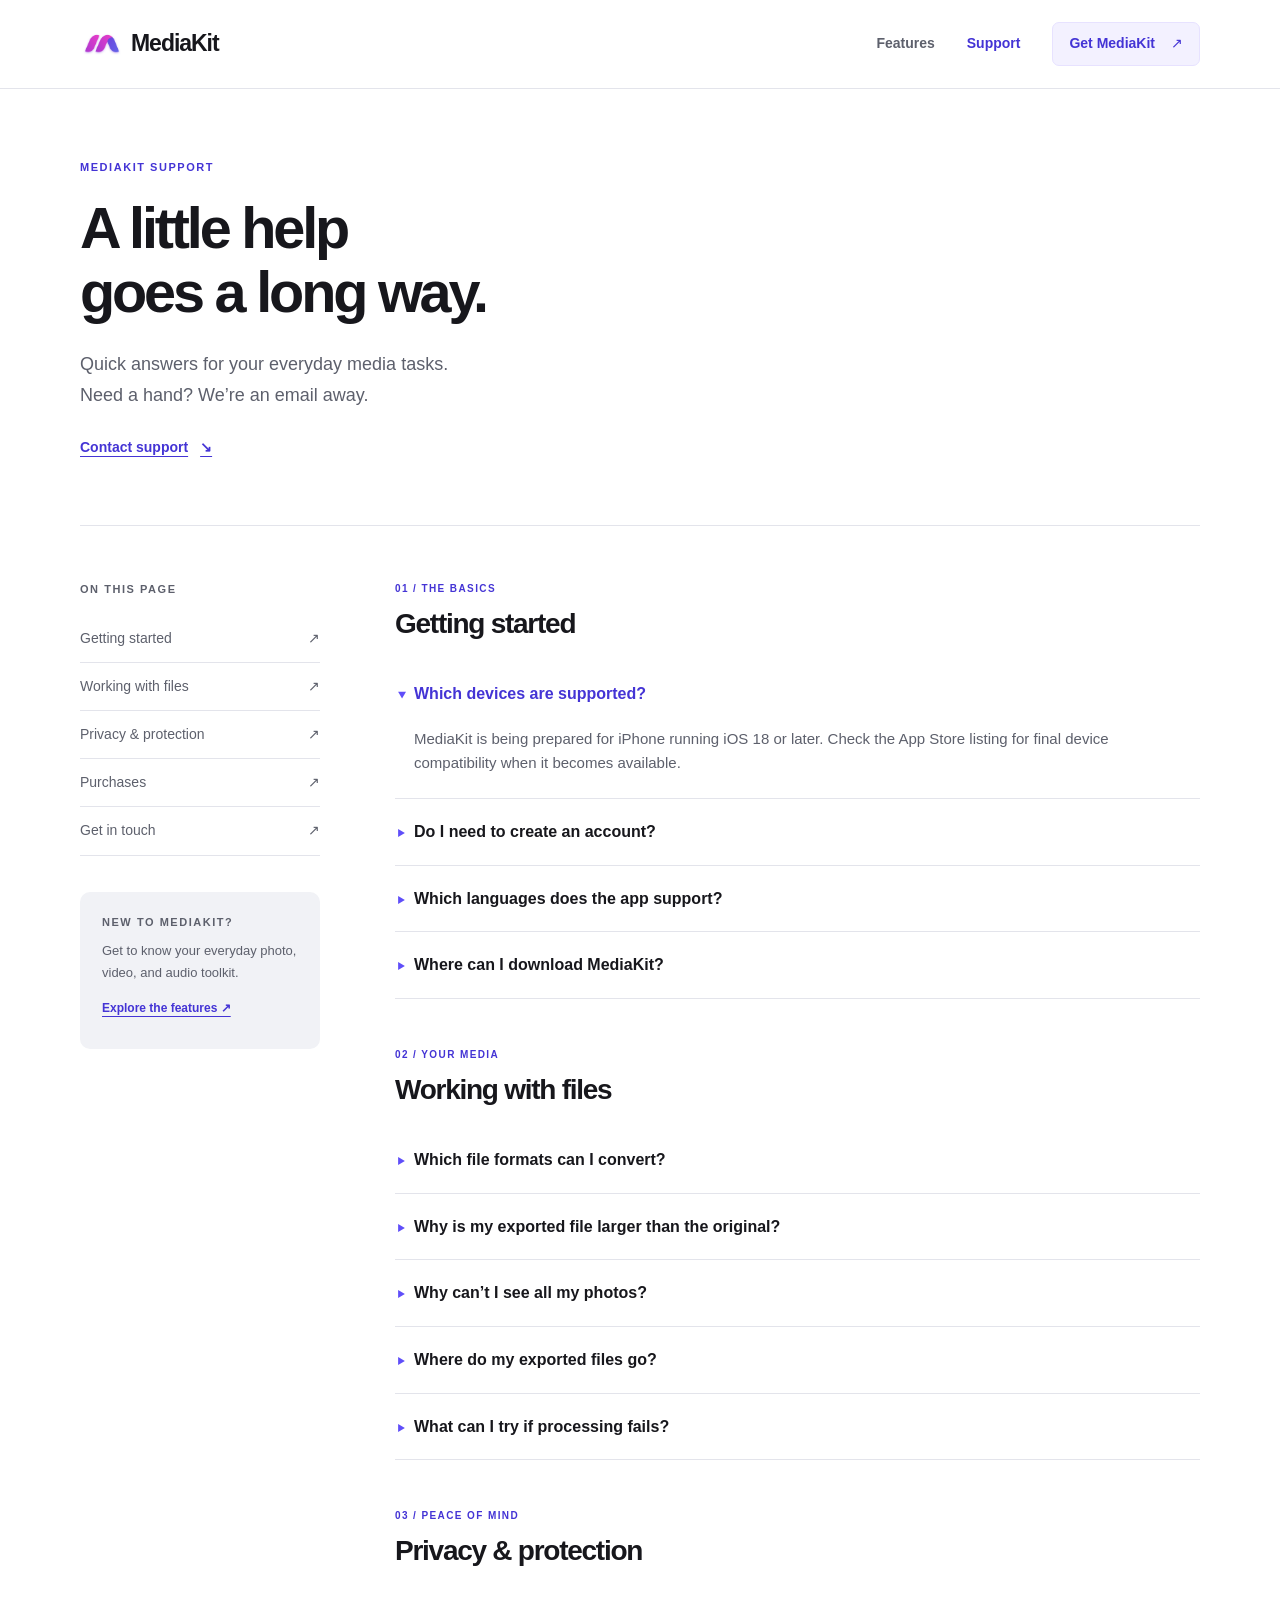
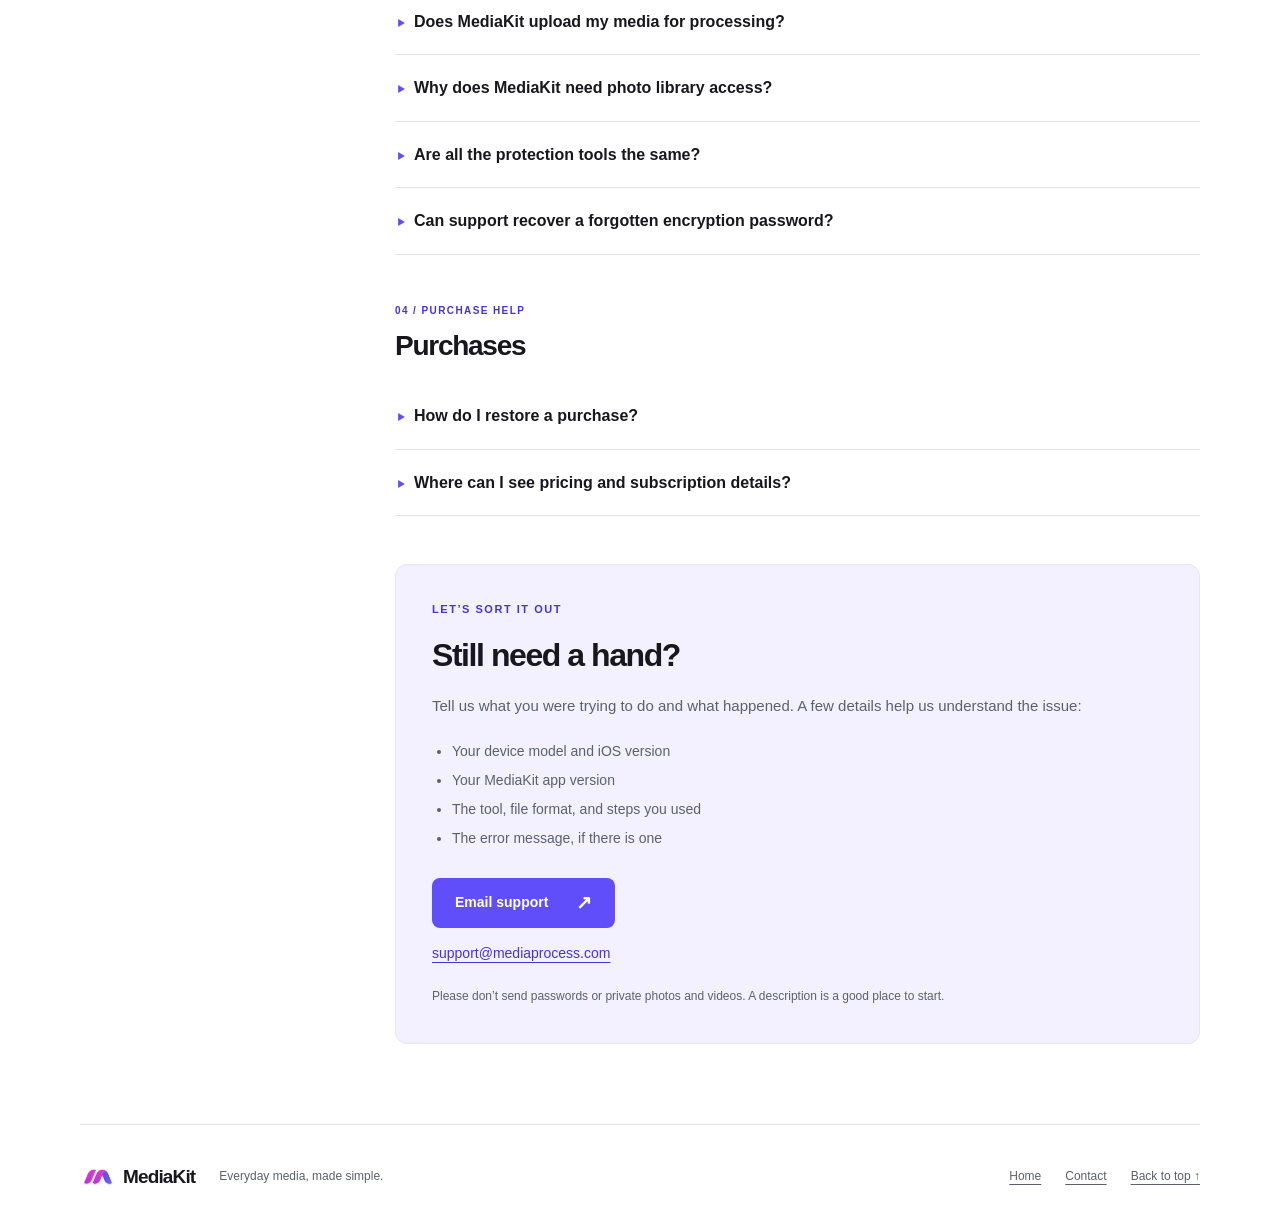
==== support.html @ acf4b63b "feat: add responsive MediaKit homepage and support page" ====
<!DOCTYPE html>
<html lang="en">
 <head>
  <meta charset="utf-8"/>
  <meta content="width=device-width, initial-scale=1" name="viewport"/>
  <meta content="Find help with MediaKit: supported devices, media formats, photo permissions, local processing, password tools, and purchases. Contact our support team." name="description"/>
  <meta content="#5f4ef9" name="theme-color"/>
  <meta content="MediaKit Support — A little help goes a long way." property="og:title"/>
  <meta content="Answers to common questions about your everyday media toolkit." property="og:description"/>
  <meta content="website" property="og:type"/>
  <title>
   Support — MediaKit
  </title>
  <link href="assets/images/app-icon.png" rel="icon" type="image/png"/>
  <link href="assets/styles.css" rel="stylesheet"/>
 </head>
 <body>
  <a class="skip-link" href="#main">
   Skip to content
  </a>
  <header class="site-header">
   <div class="container header-inner">
    <a aria-label="MediaKit home" class="brand" href="index.html">
     <img alt="" height="44" src="assets/images/app-icon.png" width="44"/>
     <span>
      MediaKit
     </span>
    </a>
    <nav aria-label="Main navigation">
     <a href="index.html#features">
      Features
     </a>
     <a aria-current="page" href="support.html">
      Support
     </a>
     <a class="nav-cta" href="index.html#availability">
      Get MediaKit
      <span aria-hidden="true">
       ↗
      </span>
     </a>
    </nav>
   </div>
  </header>
  <main id="main">
   <section aria-labelledby="support-title" class="support-hero container">
    <p class="eyebrow">
     MEDIAKIT SUPPORT
    </p>
    <h1 id="support-title">
     A little help
     <br/>
     goes a long way.
    </h1>
    <p class="lead">
     Quick answers for your everyday media tasks.
     <br/>
     Need a hand? We’re an email away.
    </p>
    <a class="text-link" href="#contact">
     Contact support
     <span aria-hidden="true">
      ↘
     </span>
    </a>
   </section>
   <div class="container support-layout">
    <aside class="support-sidebar">
     <nav aria-label="Support topics">
      <p class="small-label">
       ON THIS PAGE
      </p>
      <a href="#getting-started">
       Getting started
       <span aria-hidden="true">
        ↗
       </span>
      </a>
      <a href="#files">
       Working with files
       <span aria-hidden="true">
        ↗
       </span>
      </a>
      <a href="#privacy">
       Privacy &amp; protection
       <span aria-hidden="true">
        ↗
       </span>
      </a>
      <a href="#purchases">
       Purchases
       <span aria-hidden="true">
        ↗
       </span>
      </a>
      <a href="#contact">
       Get in touch
       <span aria-hidden="true">
        ↗
       </span>
      </a>
     </nav>
     <div class="sidebar-note">
      <p class="small-label">
       NEW TO MEDIAKIT?
      </p>
      <p>
       Get to know your everyday photo, video, and audio toolkit.
      </p>
      <a class="text-link" href="index.html#features">
       Explore the features ↗
      </a>
     </div>
    </aside>
    <div class="support-content">
     <section aria-labelledby="start-title" class="faq-section" id="getting-started">
      <p class="eyebrow">
       01 / THE BASICS
      </p>
      <h2 id="start-title">
       Getting started
      </h2>
      <details open="">
       <summary>
        Which devices are supported?
       </summary>
       <div class="answer">
        <p>
         MediaKit is being prepared for iPhone running iOS 18 or later. Check the App Store listing for final device compatibility when it becomes available.
        </p>
       </div>
      </details>
      <details>
       <summary>
        Do I need to create an account?
       </summary>
       <div class="answer">
        <p>
         No. MediaKit does not require a MediaKit account to use its media tools. Any App Store purchase or restore uses your Apple Account.
        </p>
       </div>
      </details>
      <details>
       <summary>
        Which languages does the app support?
       </summary>
       <div class="answer">
        <p>
         The app includes English, Simplified Chinese, French, Russian, Japanese, Spanish, and German. Choose a language in the app’s Settings, or follow your device language. This website is currently available in English.
        </p>
       </div>
      </details>
      <details>
       <summary>
        Where can I download MediaKit?
       </summary>
       <div class="answer">
        <p>
         MediaKit is coming soon to the App Store. The download link will appear on our homepage when it is available.
        </p>
        <a class="text-link" href="index.html#availability">
         Check availability ↗
        </a>
       </div>
      </details>
     </section>
     <section aria-labelledby="files-title" class="faq-section" id="files">
      <p class="eyebrow">
       02 / YOUR MEDIA
      </p>
      <h2 id="files-title">
       Working with files
      </h2>
      <details id="formats">
       <summary>
        Which file formats can I convert?
       </summary>
       <div class="answer">
        <p>
         MediaKit includes image, video, and audio conversion tools. Common output formats include JPEG, PNG, MP4, MOV, MP3, and WAV. Dedicated tools handle GIFs, Live Photos, and PDF pages exported as images.
        </p>
        <p>
         Available options depend on the selected tool and source file. A file extension alone does not guarantee compatibility: the media codec and file contents also matter. Check the format options shown in the app.
        </p>
       </div>
      </details>
      <details>
       <summary>
        Why is my exported file larger than the original?
       </summary>
       <div class="answer">
        <p>
         File size depends on dimensions, quality, format, and the source media. An already compressed file may not get smaller, and a lossless output can be larger.
        </p>
        <p>
         Try a lower quality setting or smaller dimensions where available, then compare the result before saving. Keep your original until you are happy with the output.
        </p>
       </div>
      </details>
      <details>
       <summary>
        Why can’t I see all my photos?
       </summary>
       <div class="answer">
        <p>
         Your photo permission may allow access only to selected items. Update the selection or photo access for MediaKit in your iPhone’s Settings. Photos stored only in iCloud may also need to download before they can be processed.
        </p>
       </div>
      </details>
      <details>
       <summary>
        Where do my exported files go?
       </summary>
       <div class="answer">
        <p>
         The destination depends on the action you choose. Save to Photos adds supported media to your photo library. Save to Files lets you choose a folder. Sharing passes the output to the app or destination you select.
        </p>
        <p>
         Wait for the save or export confirmation before leaving the flow.
        </p>
       </div>
      </details>
      <details>
       <summary>
        What can I try if processing fails?
       </summary>
       <div class="answer">
        <p>
         Check available device storage and make sure the original file can be opened. If it is stored in iCloud, let it finish downloading. Retry with a supported format or a smaller file to help identify the cause.
        </p>
        <p>
         If the issue continues, note the tool, file type, and error message, then
         <a href="#contact">
          contact support
         </a>
         .
        </p>
       </div>
      </details>
     </section>
     <section aria-labelledby="privacy-title" class="faq-section" id="privacy">
      <p class="eyebrow">
       03 / PEACE OF MIND
      </p>
      <h2 id="privacy-title">
       Privacy &amp; protection
      </h2>
      <details>
       <summary>
        Does MediaKit upload my media for processing?
       </summary>
       <div class="answer">
        <p>
         Media processing runs on your device; MediaKit does not use a cloud processing service for these tools.
        </p>
        <p>
         This does not mean every action is offline. Fetching an iCloud original, making or restoring a purchase, and sharing to another service may use the network. Files you export or share are handled by the destination you choose.
        </p>
       </div>
      </details>
      <details>
       <summary>
        Why does MediaKit need photo library access?
       </summary>
       <div class="answer">
        <p>
         Photo access lets you select media from your library and save supported results back to Photos. You control that permission in your iPhone’s Settings. You can also use file import where a tool supports it.
        </p>
       </div>
      </details>
      <details id="protection">
       <summary>
        Are all the protection tools the same?
       </summary>
       <div class="answer">
        <p>
         No. Text password encryption and audio/video password protection use authenticated encryption. Protected audio and video are exported as password-protected files that need to be decrypted before normal playback.
        </p>
        <p>
         Image scrambling changes how an image looks and is not equivalent to those encryption tools. Emoji fun encoding is a playful way to represent text and provides no confidentiality. Choose the tool that matches your needs.
        </p>
       </div>
      </details>
      <details>
       <summary>
        Can support recover a forgotten encryption password?
       </summary>
       <div class="answer">
        <p>
         There is no support recovery mechanism for text or media files protected with password encryption. Keep your password somewhere safe and retain any original you may need. Never send your password to support.
        </p>
       </div>
      </details>
     </section>
     <section aria-labelledby="purchases-title" class="faq-section" id="purchases">
      <p class="eyebrow">
       04 / PURCHASE HELP
      </p>
      <h2 id="purchases-title">
       Purchases
      </h2>
      <details>
       <summary>
        How do I restore a purchase?
       </summary>
       <div class="answer">
        <p>
         If you have purchased an available App Store plan, sign in with the Apple Account used for the purchase. Open the app’s subscription screen from Settings and choose Restore. Restoring a purchase needs an internet connection.
        </p>
        <p>
         MediaKit is currently preparing for release. Available plans and their details will be shown in the app at launch.
        </p>
       </div>
      </details>
      <details>
       <summary>
        Where can I see pricing and subscription details?
       </summary>
       <div class="answer">
        <p>
         When MediaKit launches, check the app’s purchase screen for available plans, local prices, billing periods, and any eligible offers before confirming a purchase.
        </p>
       </div>
      </details>
     </section>
     <section aria-labelledby="contact-title" class="contact-card" id="contact">
      <p class="eyebrow">
       LET’S SORT IT OUT
      </p>
      <h2 id="contact-title">
       Still need a hand?
      </h2>
      <p>
       Tell us what you were trying to do and what happened. A few details help us understand the issue:
      </p>
      <ul>
       <li>
        Your device model and iOS version
       </li>
       <li>
        Your MediaKit app version
       </li>
       <li>
        The tool, file format, and steps you used
       </li>
       <li>
        The error message, if there is one
       </li>
      </ul>
      <a class="button contact-button" href="mailto:support@mediaprocess.com">
       Email support
       <span aria-hidden="true">
        ↗
       </span>
      </a>
      <a class="email-address" href="mailto:support@mediaprocess.com">
       support@mediaprocess.com
      </a>
      <p class="contact-note">
       Please don’t send passwords or private photos and videos. A description is a good place to start.
      </p>
     </section>
    </div>
   </div>
  </main>
  <footer class="site-footer container">
   <a aria-label="MediaKit home" class="brand" href="index.html">
    <img alt="" height="36" src="assets/images/app-icon.png" width="36"/>
    <span>
     MediaKit
    </span>
   </a>
   <p>
    Everyday media, made simple.
   </p>
   <nav aria-label="Footer navigation">
    <a href="index.html">
     Home
    </a>
    <a href="mailto:support@mediaprocess.com">
     Contact
    </a>
    <a href="#main">
     Back to top ↑
    </a>
   </nav>
  </footer>
 </body>
</html>
---- assets/styles.css ----
:root {
  color-scheme: light;
  --ink: #17171c;
  --muted: #5d606c;
  --purple: #5f4ef9;
  --purple-dark: #4434d5;
  --surface: #f1f2f6;
  --lavender: #f3f1ff;
  --line: #e3e4eb;
  --width: 1120px;
}
* { box-sizing: border-box; }
html { scroll-padding-top: 28px; }
body { margin: 0; background: #fff; color: var(--ink); font-family: -apple-system, BlinkMacSystemFont, "Segoe UI", sans-serif; font-size: 16px; line-height: 1.65; -webkit-font-smoothing: antialiased; }
img { display: block; max-width: 100%; height: auto; }
a { color: var(--purple-dark); text-underline-offset: 4px; }
a:hover { text-decoration-thickness: 2px; }
a, summary { -webkit-tap-highlight-color: #5f4ef926; }
:focus-visible { outline: 3px solid var(--purple); outline-offset: 5px; border-radius: 3px; }
h1, h2, h3, p, figure { margin: 0; }
h1, h2, h3 { line-height: 1.12; text-wrap: balance; }
h1 { font-size: clamp(42px, 4.5vw, 64px); font-weight: 750; letter-spacing: -.055em; }
h2 { font-size: clamp(32px, 3.1vw, 44px); letter-spacing: -.045em; font-weight: 700; }
h3 { font-weight: 650; letter-spacing: -.025em; }
p { text-wrap: pretty; }
.container { width: min(var(--width), calc(100% - 80px)); margin-inline: auto; }
.skip-link { position: absolute; left: 20px; top: 12px; padding: 10px 18px; color: #fff; background: var(--purple-dark); z-index: 5; transform: translateY(-160%); }
.skip-link:focus { transform: translateY(0); }
.site-header { border-bottom: 1px solid var(--line); }
.header-inner { min-height: 88px; display: flex; align-items: center; justify-content: space-between; gap: 24px; }
.brand { display: inline-flex; align-items: center; gap: 7px; color: var(--ink); text-decoration: none; flex-shrink: 0; font-size: 23px; font-weight: 750; letter-spacing: -.045em; }
.brand img { flex-shrink: 0; }
.header-inner nav { display: flex; align-items: center; gap: 32px; font-size: 14px; font-weight: 550; }
.header-inner nav a { display: inline-flex; align-items: center; min-height: 44px; color: var(--muted); text-decoration: none; }
.header-inner nav a:hover, .header-inner nav a[aria-current="page"] { color: var(--purple-dark); }
.header-inner nav .nav-cta { padding: 8px 16px; background: var(--lavender); border: 1px solid #e7e2ff; color: var(--purple-dark); border-radius: 7px; gap: 16px; }
.eyebrow, .small-label, .card-kicker { font-size: 11px; font-weight: 700; letter-spacing: .14em; line-height: 1.5; }
.eyebrow { color: var(--purple-dark); margin-bottom: 20px; }
.eyebrow span { padding-inline: 9px; color: #b3addd; }
.small-label { color: var(--muted); }
.hero { display: grid; grid-template-columns: 1.1fr 1fr; align-items: center; gap: 60px; padding-block: 56px 64px; }
.hero h1 span { color: var(--purple); }
.lead { color: var(--muted); font-size: 18px; line-height: 1.75; }
.hero .lead { max-width: 440px; margin-top: 26px; }
.hero-actions { display: flex; align-items: flex-start; flex-direction: column; gap: 13px; margin-top: 30px; }
.button { display: inline-flex; align-items: center; justify-content: center; gap: 28px; min-height: 50px; background: var(--purple); color: white; border-radius: 8px; padding: 13px 23px; font-size: 14px; font-weight: 600; text-decoration: none; }
.button:hover { background: var(--purple-dark); }
.button span { font-size: 19px; line-height: 1; }
.release-note { font-size: 12px; color: var(--muted); }
.hero-meta { font-size: 12px; color: var(--muted); margin-top: 28px; }
.hero-meta span { margin-inline: 9px; }
.hero-preview { background: var(--surface); border-radius: 16px; padding: 22px 25px 15px; display: flex; flex-direction: column; align-items: center; }
.preview-heading { display: flex; justify-content: space-between; align-items: center; gap: 12px; width: 100%; margin-bottom: 22px; }
.preview-heading .small-label { font-size: 9px; }
.preview-tag { font-size: 10px; border: 1px solid #d5d5e2; border-radius: 20px; padding: 3px 9px; color: var(--muted); }
.app-screen { width: 238px; border: 1px solid #dedfe8; border-radius: 22px; background: white; box-shadow: 0 14px 28px #25213b0c; }
figcaption { font-size: 10px; line-height: 1.6; color: var(--muted); margin-top: 14px; text-align: center; }
.capability-strip { border-block: 1px solid var(--line); }
.capability-inner { display: flex; align-items: center; justify-content: space-between; gap: 35px; padding-block: 28px; }
.capability-inner p { font-size: 13px; color: var(--muted); }
.capability-inner strong { color: var(--ink); font-weight: 550; }
.capability-inner ul { display: flex; justify-content: space-between; gap: 50px; list-style: none; padding: 0; margin: 0; color: #464653; font-size: 15px; font-weight: 600; letter-spacing: -.015em; }
.section { padding-block: 88px; }
.section-heading { display: flex; justify-content: space-between; align-items: flex-end; gap: 40px; margin-bottom: 36px; }
.section-heading > p { max-width: 330px; color: var(--muted); font-size: 15px; }
.feature-grid { display: grid; grid-template-columns: repeat(3, minmax(0, 1fr)); gap: 18px; }
.feature-card { background: var(--surface); border: 1px solid #ededf3; border-radius: 12px; padding: 30px; display: flex; flex-direction: column; align-items: flex-start; }
.feature-icon { object-fit: contain; width: 36px; height: 36px; margin-bottom: 28px; }
.card-kicker { font-size: 10px; color: var(--muted); margin-bottom: 14px; }
.feature-card h3 { font-size: 29px; margin-bottom: 18px; }
.feature-card > p:not(.card-kicker):not(.feature-footnote) { font-size: 14px; color: var(--muted); margin-bottom: 24px; }
.feature-card .feature-footnote { font-size: 11px; color: #525360; border-top: 1px solid #dddfe7; padding-top: 17px; margin-top: auto; width: 100%; }
.showcase { background: #fafafd; border-block: 1px solid var(--line); }
.showcase-grid { display: grid; grid-template-columns: 1fr 1fr; gap: 84px; align-items: center; }
.conversion-preview { background: #ebe9f5; padding: 36px 24px 22px; border-radius: 16px; display: flex; flex-direction: column; align-items: center; }
.conversion-preview .app-screen { width: 248px; }
.showcase-copy > .lead { margin-top: 23px; font-size: 16px; }
.benefit-list { list-style: none; padding: 0; margin: 30px 0; display: grid; gap: 24px; }
.benefit-list li { display: flex; gap: 18px; align-items: flex-start; }
.benefit-number { color: var(--purple-dark); font-size: 11px; font-weight: 600; background: #eeebff; padding: 5px 8px; border-radius: 5px; flex-shrink: 0; }
.benefit-list h3 { font-size: 16px; line-height: 1.5; letter-spacing: -.01em; margin-bottom: 5px; }
.benefit-list p { font-size: 14px; color: var(--muted); }
.text-link { display: inline-flex; align-items: center; gap: 12px; font-size: 14px; font-weight: 600; padding-block: 8px; }
.trust-grid { display: grid; grid-template-columns: 1fr 1fr; gap: 22px; }
.trust-card { padding: 32px; border: 1px solid var(--line); border-radius: 12px; }
.trust-card h3 { font-size: 25px; margin: 20px 0 16px; }
.trust-card > p { color: var(--muted); font-size: 15px; margin-bottom: 18px; }
.workflow { border-top: 1px solid var(--line); padding-block: 56px 80px; }
.workflow h2 { font-size: 28px; margin-bottom: 36px; }
.workflow ol { list-style: none; padding: 0; margin: 0; display: grid; grid-template-columns: repeat(3, 1fr); gap: 35px; }
.workflow li > span { font-size: 12px; font-weight: 600; color: var(--purple-dark); }
.workflow h3 { font-size: 17px; margin: 13px 0 8px; }
.workflow p { font-size: 14px; color: var(--muted); }
.availability { background: var(--lavender); border: 1px solid #e7e2ff; border-radius: 14px; padding: 46px 52px; display: flex; align-items: center; justify-content: space-between; gap: 35px; margin-bottom: 70px; }
.availability h2 { font-size: 39px; }
.availability > div > p:last-child { font-size: 14px; margin-top: 18px; color: var(--muted); }
.availability-action { text-align: center; flex-shrink: 0; }
.availability .availability-action > p { font-size: 11px; }
.site-footer { display: flex; align-items: center; justify-content: space-between; gap: 24px; border-top: 1px solid var(--line); padding-block: 30px; }
.site-footer .brand { font-size: 19px; }
.site-footer p { color: var(--muted); font-size: 12px; margin-right: auto; }
.site-footer nav { display: flex; gap: 24px; font-size: 12px; }
.site-footer nav a { display: inline-flex; align-items: center; min-height: 44px; color: var(--muted); }
.support-hero { padding-block: 70px 58px; border-bottom: 1px solid var(--line); }
.support-hero .lead { margin-top: 24px; }
.support-hero .text-link { margin-top: 16px; }
.support-layout { display: grid; grid-template-columns: 240px minmax(0, 1fr); gap: 75px; padding-block: 55px 80px; }
.support-sidebar nav { display: flex; flex-direction: column; }
.support-sidebar nav > p { margin-bottom: 18px; }
.support-sidebar nav a { display: flex; justify-content: space-between; align-items: center; padding: 12px 0; font-size: 14px; color: var(--muted); text-decoration: none; border-bottom: 1px solid var(--line); gap: 12px; }
.support-sidebar nav a:hover { color: var(--purple-dark); }
.sidebar-note { margin-top: 36px; padding: 22px; background: var(--surface); border-radius: 10px; }
.sidebar-note > p:not(.small-label) { font-size: 13px; color: var(--muted); margin-top: 10px; }
.sidebar-note .text-link { font-size: 12px; margin-top: 8px; }
.faq-section { margin-bottom: 48px; }
.faq-section .eyebrow { font-size: 10px; margin-bottom: 12px; }
.faq-section h2 { font-size: 28px; margin-bottom: 22px; }
details { border-bottom: 1px solid var(--line); }
summary { cursor: pointer; padding: 20px 28px 20px 0; font-size: 16px; font-weight: 550; line-height: 1.6; list-style-position: outside; margin-left: 19px; }
summary::marker { color: var(--purple); font-size: 12px; }
summary:hover { color: var(--purple-dark); }
details[open] > summary { color: var(--purple-dark); }
.answer { padding: 0 24px 22px 19px; color: var(--muted); font-size: 15px; }
.answer p + p { margin-top: 12px; }
details:target { background: var(--lavender); border-radius: 8px; }
.contact-card { padding: 36px; background: var(--lavender); border: 1px solid #e7e2ff; border-radius: 12px; }
.contact-card h2 { font-size: 32px; margin-bottom: 20px; }
.contact-card > p:not(.eyebrow) { color: var(--muted); font-size: 15px; }
.contact-card ul { padding-left: 20px; margin-block: 18px 25px; color: var(--muted); font-size: 14px; }
.contact-card li { padding-block: 3px; }
.email-address { display: block; overflow-wrap: anywhere; font-size: 14px; margin-top: 14px; }
.contact-card > .contact-note { font-size: 12px !important; margin-top: 22px; }
@media (max-width: 960px) {
  .container { width: calc(100% - 48px); }
  .hero { gap: 32px; }
  .hero h1 { font-size: 46px; }
  .hero-preview { padding-inline: 18px; }
  .preview-heading { flex-direction: column; gap: 8px; }
  .capability-inner ul { gap: 28px; }
  .feature-card { padding: 23px; }
  .feature-card h3 { font-size: 25px; }
  .showcase-grid { gap: 42px; }
  .support-layout { grid-template-columns: 190px minmax(0, 1fr); gap: 40px; }
  .site-footer { flex-wrap: wrap; }
  .site-footer p { margin-right: 0; }
}
@media (max-width: 700px) {
  .container { width: calc(100% - 40px); }
  .header-inner { min-height: 78px; gap: 12px; flex-wrap: wrap; padding-block: 13px; }
  .brand { font-size: 22px; }
  .header-inner nav { gap: 19px; font-size: 13px; }
  .header-inner nav .nav-cta { display: none; }
  .hero { grid-template-columns: 1fr; padding-block: 42px; gap: 32px; }
  .hero h1 { font-size: clamp(38px, 9.6vw, 58px); }
  .hero .lead { font-size: 17px; margin-top: 22px; max-width: 480px; }
  .hero-actions { margin-top: 24px; }
  .hero-meta { margin-top: 20px; }
  .hero-preview { padding: 20px 24px 16px; }
  .preview-heading { flex-direction: row; margin-bottom: 20px; }
  .app-screen { width: 230px; }
  .capability-inner { flex-direction: column; align-items: flex-start; gap: 19px; padding-block: 24px; }
  .capability-inner p br { display: none; }
  .capability-inner p strong::before { content: " "; }
  .capability-inner ul { width: 100%; gap: 12px; font-size: 13px; }
  .section { padding-block: 56px; }
  .section-heading { align-items: flex-start; flex-direction: column; gap: 18px; margin-bottom: 27px; }
  .section-heading > p { max-width: 100%; }
  .feature-grid { grid-template-columns: 1fr; gap: 14px; }
  .feature-card { padding: 28px; }
  .feature-card h3 { font-size: 28px; }
  .feature-card h3 br { display: none; }
  .feature-icon { margin-bottom: 20px; }
  .showcase-grid { grid-template-columns: 1fr; gap: 36px; }
  .showcase-copy { grid-row: 1; }
  .conversion-preview { padding-top: 28px; }
  .trust-grid { grid-template-columns: 1fr; gap: 16px; }
  .trust-card { padding: 28px; }
  .workflow { padding-block: 40px 48px; }
  .workflow ol { grid-template-columns: 1fr; gap: 24px; }
  .workflow li { border-bottom: 1px solid var(--line); padding-bottom: 22px; }
  .workflow li:last-child { border: 0; padding-bottom: 0; }
  .workflow h3 { margin-top: 7px; }
  .availability { padding: 30px 24px; flex-direction: column; align-items: flex-start; gap: 28px; margin-bottom: 40px; }
  .availability h2 { font-size: 32px; }
  .availability-action { text-align: left; }
  .site-footer { gap: 12px 24px; padding-block: 24px; }
  .site-footer p { width: 100%; order: 1; }
  .site-footer nav { gap: 22px; flex-wrap: wrap; }
  .support-hero { padding-block: 44px 36px; }
  .support-hero h1 { font-size: 44px; }
  .support-hero .lead { font-size: 17px; }
  .support-layout { grid-template-columns: 1fr; gap: 36px; padding-block: 30px 48px; }
  .support-sidebar nav { flex-direction: row; flex-wrap: wrap; gap: 8px; }
  .support-sidebar nav > p { width: 100%; margin-bottom: 6px; }
  .support-sidebar nav a { padding: 9px 12px; border: 1px solid var(--line); border-radius: 6px; font-size: 12px; }
  .support-sidebar nav a span { display: none; }
  .sidebar-note { display: none; }
  .faq-section { margin-bottom: 38px; }
  .faq-section h2 { font-size: 27px; }
  summary { padding-right: 5px; font-size: 15px; }
  .answer { padding-right: 5px; font-size: 14px; }
  .contact-card { padding: 28px 22px; }
  .contact-card h2 { font-size: 29px; }
}
@media (prefers-reduced-motion: no-preference) {
  a { transition: background-color .15s, color .15s; }
}
@media print {
  .site-header, .site-footer, .skip-link, .support-sidebar, .hero-actions, .availability, .contact-button { display: none; }
  body { font-size: 11pt; color: #000; }
  .container { width: 100%; }
  .support-layout { display: block; padding-top: 20px; }
  .support-hero { padding: 0 0 20px; }
  .faq-section { break-inside: avoid; }
  details::details-content { content-visibility: visible; display: block; }
  .answer { display: block; }
  .contact-card { background: none; }
  a { color: #000; }
}
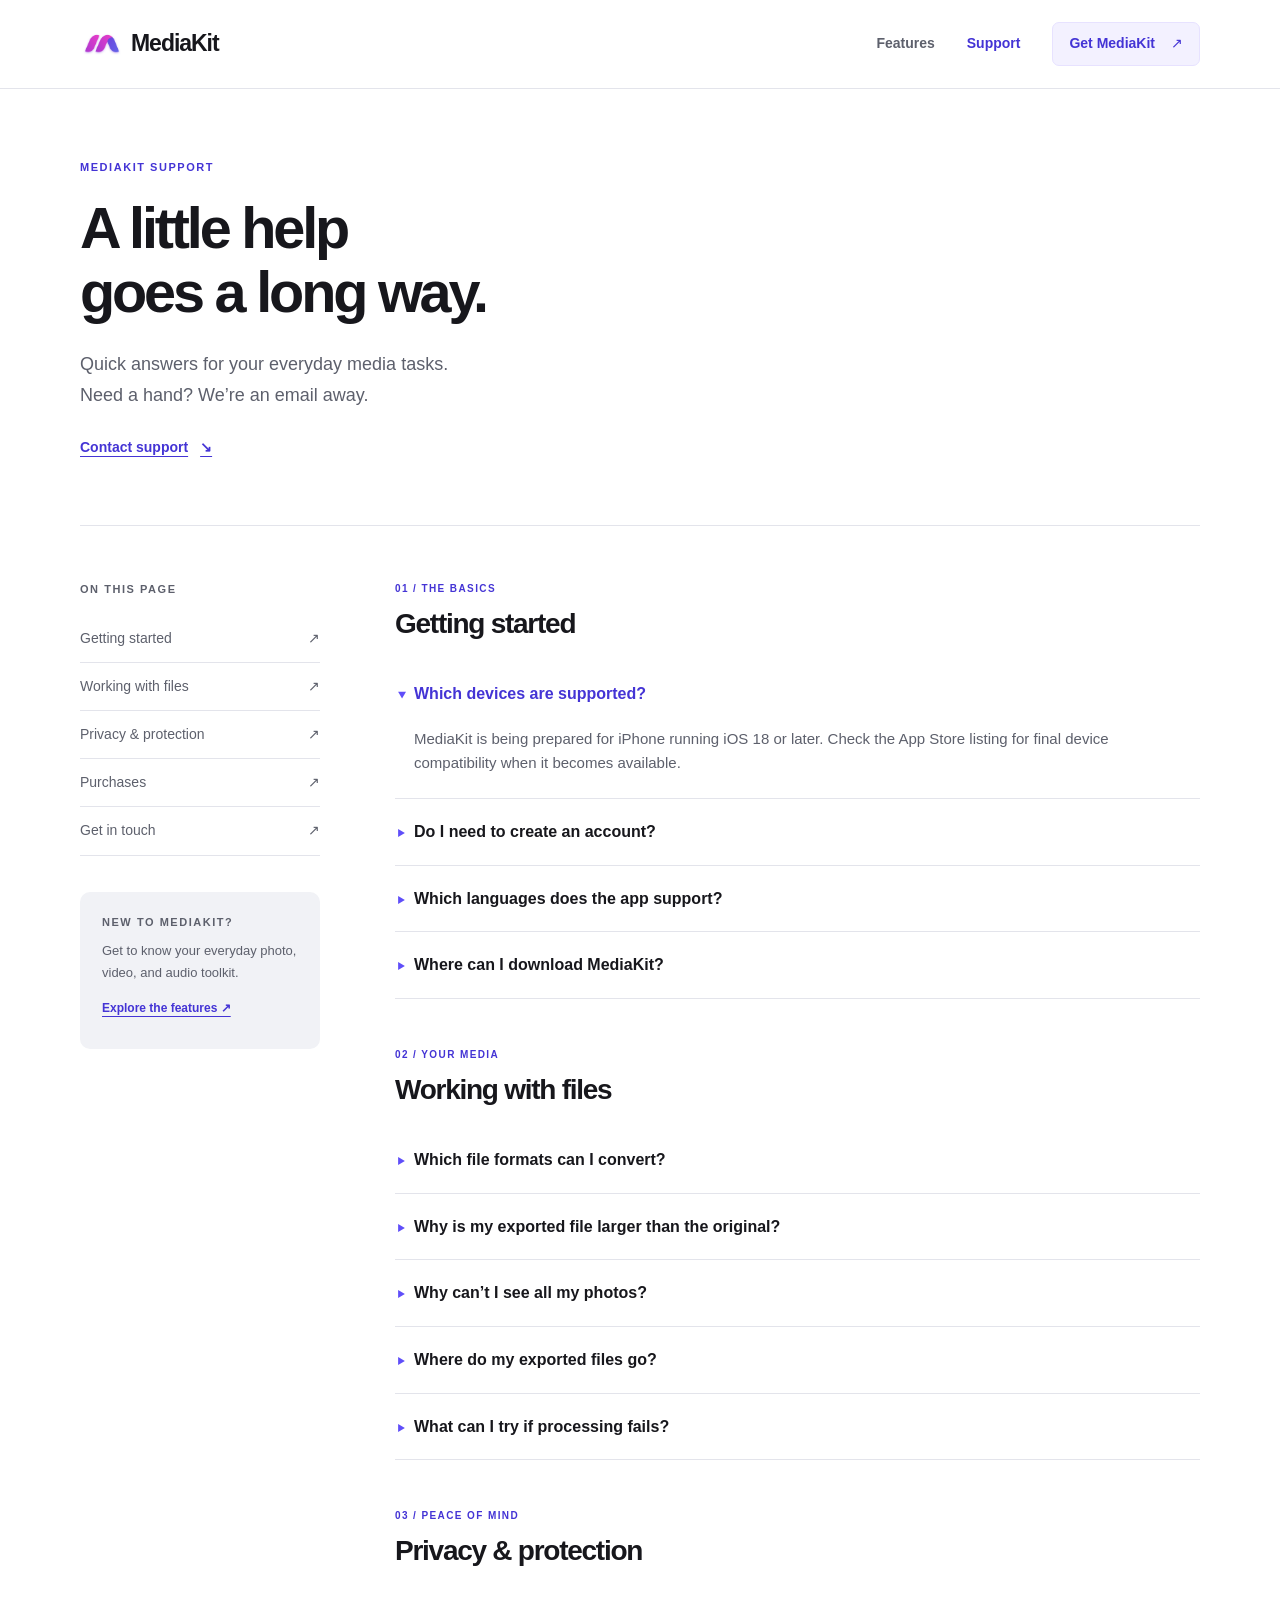
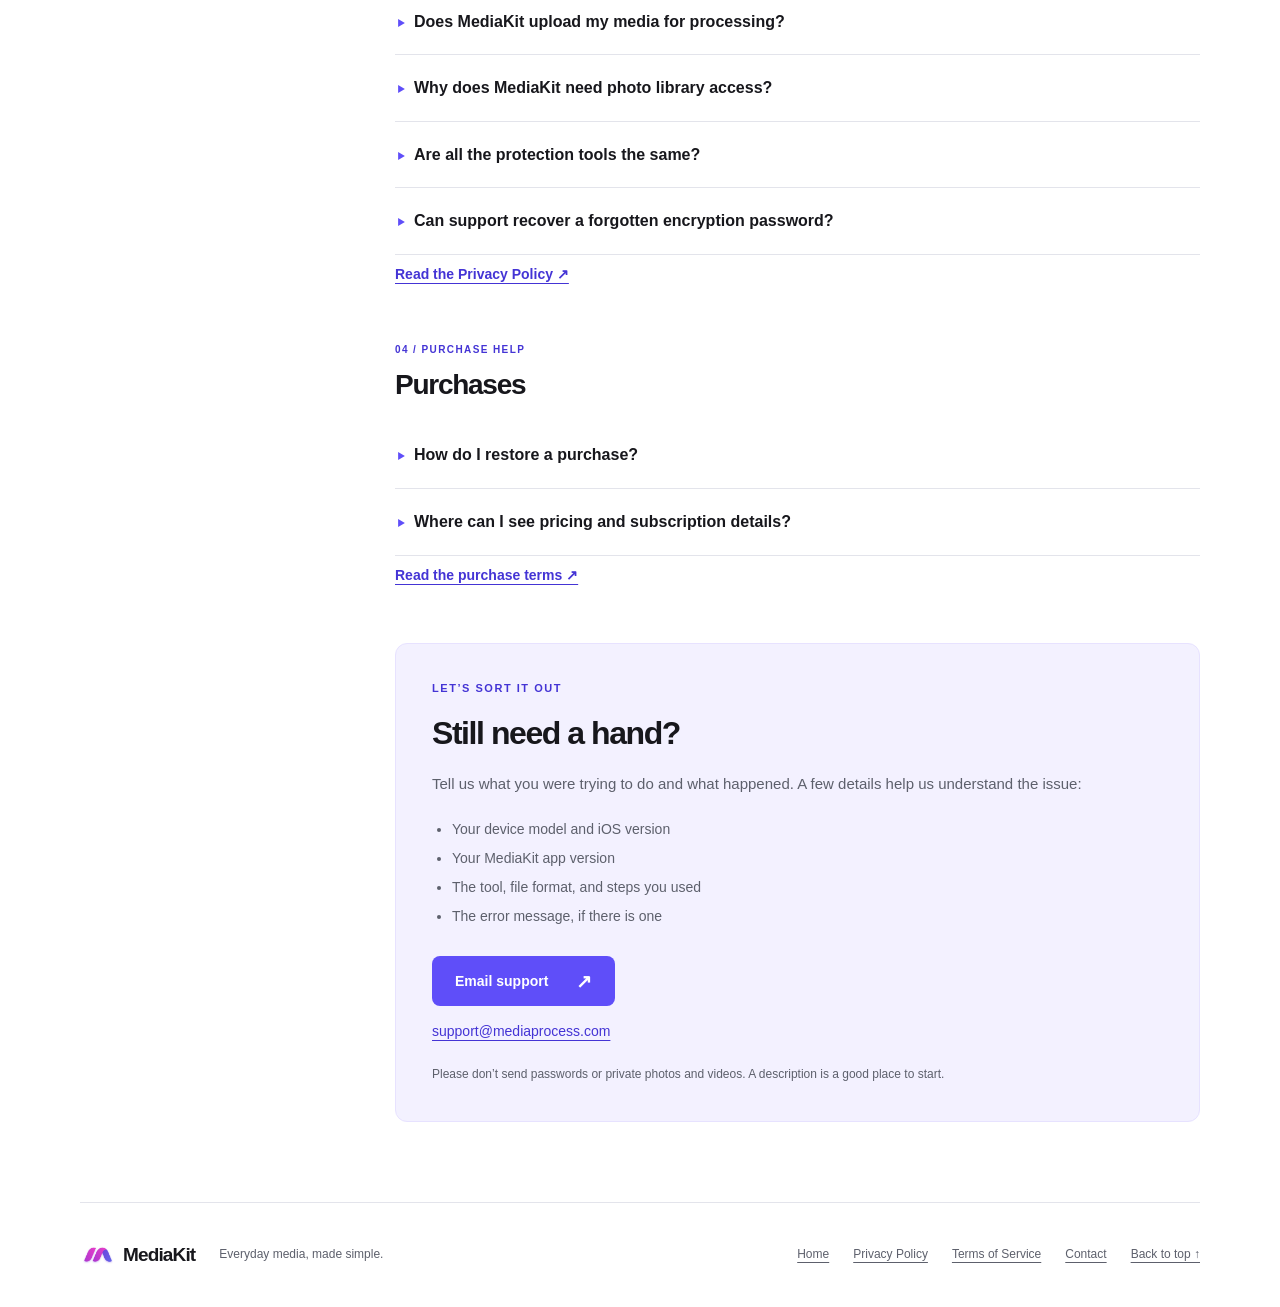
==== commit 1f1aa6a1: "feat: add legal pages and clean up public repository docs" ====
--- a/support.html
+++ b/support.html
@@ -292,6 +292,11 @@
         </p>
        </div>
       </details>
+      <p class="faq-policy-link">
+       <a class="text-link" href="privacy.html">
+        Read the Privacy Policy ↗
+       </a>
+      </p>
      </section>
      <section aria-labelledby="purchases-title" class="faq-section" id="purchases">
       <p class="eyebrow">
@@ -323,6 +328,11 @@
         </p>
        </div>
       </details>
+      <p class="faq-policy-link">
+       <a class="text-link" href="terms.html#subscriptions">
+        Read the purchase terms ↗
+       </a>
+      </p>
      </section>
      <section aria-labelledby="contact-title" class="contact-card" id="contact">
       <p class="eyebrow">
@@ -378,6 +388,12 @@
     <a href="index.html">
      Home
     </a>
+    <a href="privacy.html">
+     Privacy Policy
+    </a>
+    <a href="terms.html">
+     Terms of Service
+    </a>
     <a href="mailto:support@mediaprocess.com">
      Contact
     </a>
--- a/assets/styles.css
+++ b/assets/styles.css
@@ -99,7 +99,7 @@
 .site-footer { display: flex; align-items: center; justify-content: space-between; gap: 24px; border-top: 1px solid var(--line); padding-block: 30px; }
 .site-footer .brand { font-size: 19px; }
 .site-footer p { color: var(--muted); font-size: 12px; margin-right: auto; }
-.site-footer nav { display: flex; gap: 24px; font-size: 12px; }
+.site-footer nav { display: flex; flex-wrap: wrap; gap: 8px 24px; font-size: 12px; }
 .site-footer nav a { display: inline-flex; align-items: center; min-height: 44px; color: var(--muted); }
 .support-hero { padding-block: 70px 58px; border-bottom: 1px solid var(--line); }
 .support-hero .lead { margin-top: 24px; }
@@ -130,6 +130,31 @@
 .contact-card li { padding-block: 3px; }
 .email-address { display: block; overflow-wrap: anywhere; font-size: 14px; margin-top: 14px; }
 .contact-card > .contact-note { font-size: 12px !important; margin-top: 22px; }
+.legal-hero { padding-block: 64px 40px; border-bottom: 1px solid var(--line); }
+.legal-hero h1 { font-size: clamp(38px, 4.5vw, 60px); }
+.legal-hero .lead { max-width: 700px; margin-top: 22px; }
+.legal-meta { color: var(--muted); font-size: 13px; margin-top: 22px; }
+.legal-layout { display: grid; grid-template-columns: 240px minmax(0, 740px); gap: 64px; padding-block: 48px 72px; align-items: start; }
+.legal-toc { padding: 22px; border: 1px solid var(--line); border-radius: 10px; background: #fafafd; }
+.legal-toc ol { margin: 14px 0 0; padding-left: 22px; }
+.legal-toc a { display: block; padding-block: 7px; font-size: 13px; line-height: 1.5; }
+.legal-toc li::marker { color: var(--muted); font-size: 12px; }
+.legal-content { min-width: 0; }
+.legal-summary { padding: 26px; background: var(--lavender); border: 1px solid #e7e2ff; border-radius: 10px; margin-bottom: 38px; }
+.legal-summary h2 { font-size: 23px; margin-bottom: 16px; }
+.legal-content section { margin-bottom: 34px; }
+.legal-content section + section { border-top: 1px solid var(--line); padding-top: 32px; }
+.legal-content h2 { font-size: 25px; line-height: 1.3; letter-spacing: -.025em; margin-bottom: 18px; }
+.legal-content h3 { font-size: 18px; line-height: 1.5; margin-block: 22px 10px; }
+.legal-content p, .legal-content li { color: #41444e; line-height: 1.8; }
+.legal-content p + p { margin-top: 14px; }
+.legal-content ul { padding-left: 22px; margin-block: 14px; }
+.legal-content li + li { margin-top: 9px; }
+.legal-content a { overflow-wrap: anywhere; }
+.legal-content strong { color: var(--ink); font-weight: 650; }
+.legal-related { display: flex; flex-wrap: wrap; gap: 12px 28px; padding-top: 20px; border-top: 1px solid var(--line); }
+.legal-related a { padding-block: 10px; font-size: 14px; font-weight: 600; }
+.legal-note { font-size: 13px; margin-top: 16px; color: var(--muted); }
 @media (max-width: 960px) {
   .container { width: calc(100% - 48px); }
   .hero { gap: 32px; }
@@ -141,6 +166,7 @@
   .feature-card h3 { font-size: 25px; }
   .showcase-grid { gap: 42px; }
   .support-layout { grid-template-columns: 190px minmax(0, 1fr); gap: 40px; }
+  .legal-layout { grid-template-columns: 190px minmax(0, 1fr); gap: 32px; }
   .site-footer { flex-wrap: wrap; }
   .site-footer p { margin-right: 0; }
 }
@@ -201,7 +227,16 @@
   .answer { padding-right: 5px; font-size: 14px; }
   .contact-card { padding: 28px 22px; }
   .contact-card h2 { font-size: 29px; }
-}
+  .legal-hero { padding-block: 40px 30px; }
+  .legal-hero .lead { font-size: 17px; }
+  .legal-layout { grid-template-columns: 1fr; gap: 32px; padding-block: 30px 44px; }
+  .legal-toc ol { columns: 2; column-gap: 28px; }
+  .legal-toc li { break-inside: avoid; }
+  .legal-summary { padding: 22px; }
+  .legal-content h2 { font-size: 23px; }
+  .legal-content p, .legal-content li { font-size: 15px; }
+}
+@media (max-width: 380px) { .legal-toc ol { columns: 1; } }
 @media (prefers-reduced-motion: no-preference) {
   a { transition: background-color .15s, color .15s; }
 }
@@ -215,5 +250,13 @@
   details::details-content { content-visibility: visible; display: block; }
   .answer { display: block; }
   .contact-card { background: none; }
+  .legal-toc, .legal-related { display: none; }
+  .legal-hero { padding-block: 0 20px; }
+  .legal-hero h1 { font-size: 28pt; }
+  .legal-layout { display: block; padding-block: 20px 0; }
+  .legal-content h2 { break-after: avoid; font-size: 16pt; }
+  .legal-content h3 { break-after: avoid; }
+  .legal-content p, .legal-content li { font-size: 11pt; orphans: 3; widows: 3; }
+  .legal-summary { background: none; padding: 16px; }
   a { color: #000; }
 }
